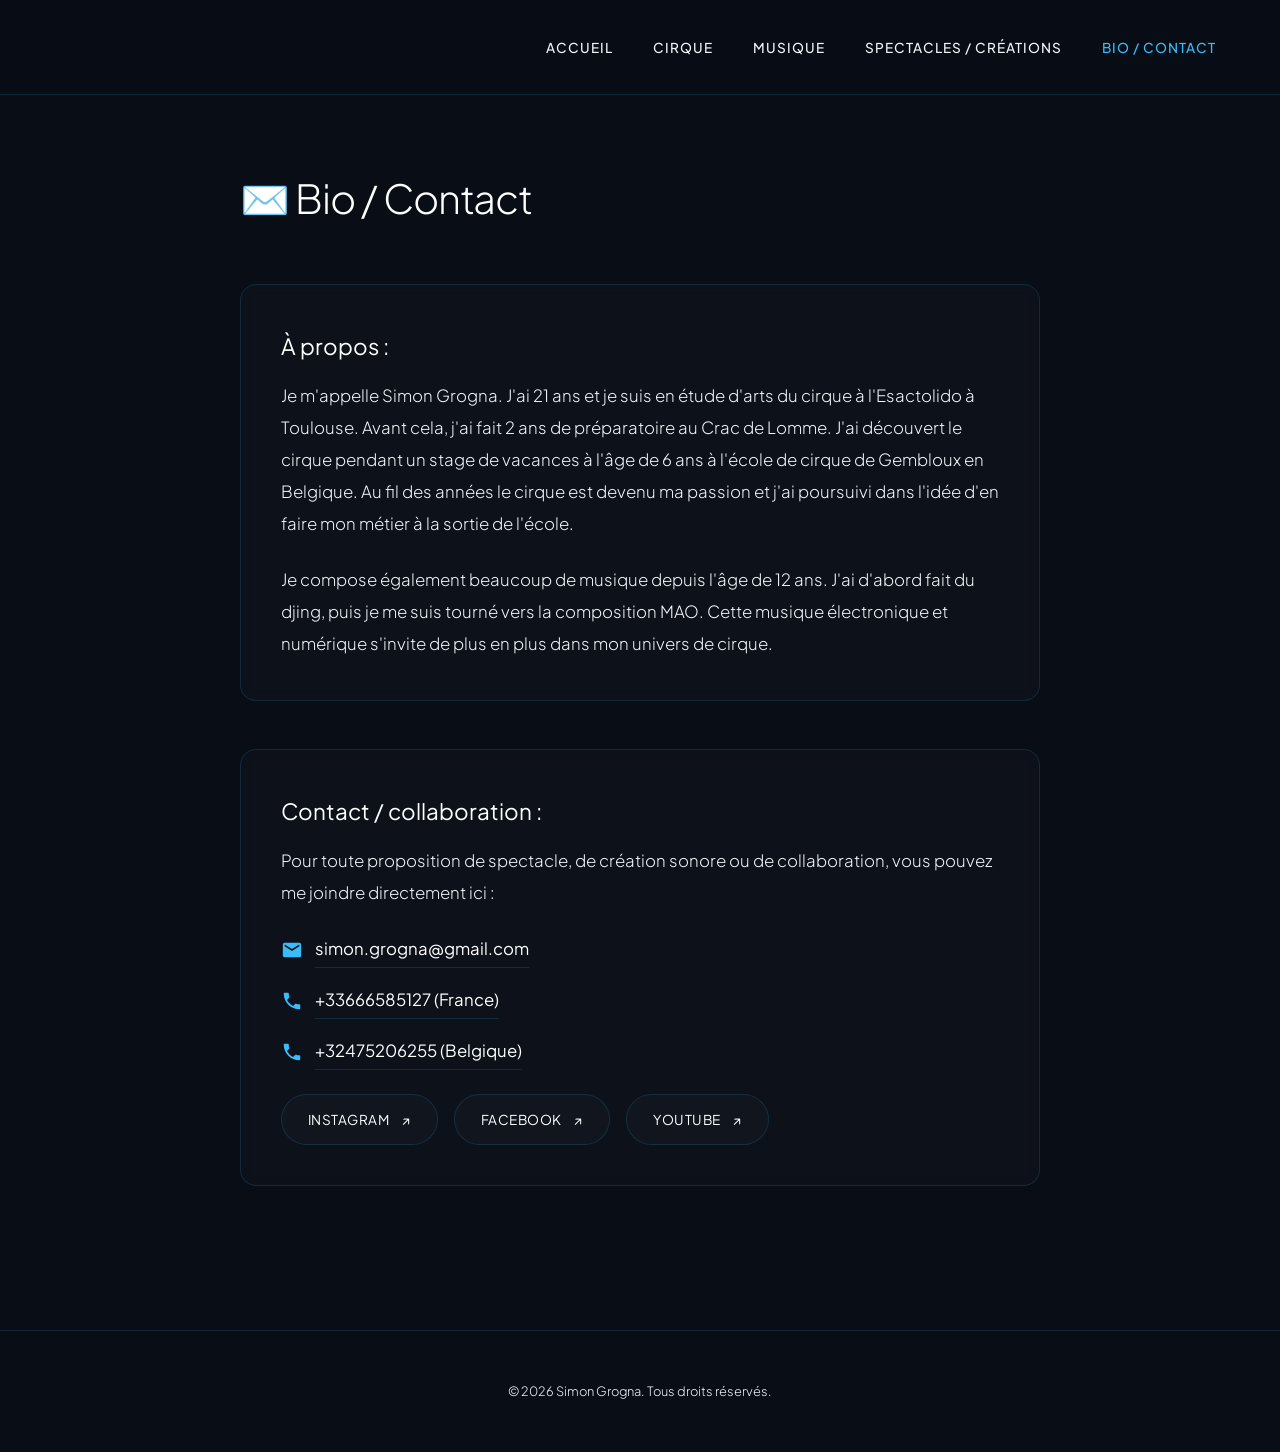
==== bio-contact.html @ fe473e6c "Premier vrai commit propre" ====
<!DOCTYPE html>
<html lang="fr">
<head>
    <meta charset="UTF-8">
    <meta name="viewport" content="width=device-width, initial-scale=1.0">
    <title>Bio / Contact — Simon Grogna</title>
    <link rel="stylesheet" href="style.css">
    <link rel="preconnect" href="https://fonts.googleapis.com">
    <link rel="preconnect" href="https://fonts.gstatic.com" crossorigin>
    <link href="https://fonts.googleapis.com/css2?family=Plus+Jakarta+Sans:ital,wght@0,300;0,400;0,600;0,800;1,300&display=swap" rel="stylesheet">
</head>
<body>
    <canvas id="bg-canvas"></canvas>
    <header class="navbar">
        <div class="logo"></div>
        <button class="menu-toggle" aria-label="Menu">
            <span></span>
            <span></span>
            <span></span>
        </button>
        <nav>
            <ul class="nav-links">
                <li><a href="index.html" class="nav-btn">Accueil</a></li>
                <li><a href="cirque.html" class="nav-btn">Cirque</a></li>
                <li><a href="musique.html" class="nav-btn">Musique</a></li>
                <li><a href="spectacles.html" class="nav-btn">Spectacles / Créations</a></li>
                <li><a href="bio-contact.html" class="nav-btn active">Bio / Contact</a></li>
            </ul>
        </nav>
    </header>
    <main class="content-container">
        <section class="page-section">
            <div class="section-header">
                <h2>✉️ Bio / Contact</h2>
            </div>
            <article class="project-card">
                <div class="project-content">
                    <h3 class="project-title">À propos :</h3>
                    <p class="project-description" style="margin-bottom: 1.5rem;">
                        Je m'appelle Simon Grogna. J'ai 21 ans et je suis en étude d'arts du cirque à l'Esactolido à Toulouse. Avant cela, j'ai fait 2 ans de préparatoire au Crac de Lomme. J'ai découvert le cirque pendant un stage de vacances à l'âge de 6 ans à l'école de cirque de Gembloux en Belgique.
                        Au fil des années le cirque est devenu ma passion et j'ai poursuivi dans l'idée d'en faire mon métier à la sortie de l'école.
                    </p>
                    <p class="project-description">
                        Je compose également beaucoup de musique depuis l'âge de 12 ans. J'ai d'abord fait du djing, puis je me suis tourné vers la composition MAO. 
                        Cette musique électronique et numérique s'invite de plus en plus dans mon univers de cirque. 
                    </p>
                </div>
            </article>
            <article class="project-card">
                <div class="project-content">
                    <h3 class="project-title">Contact / collaboration :</h3>
                    <p class="project-description" style="margin-bottom: 1.5rem;">
                        Pour toute proposition de spectacle, de création sonore ou de collaboration, vous pouvez me joindre directement ici :
                    </p>
                    
                    <!-- Ligne Mail -->
                    <div style="display: flex; align-items: center; gap: 12px; margin-bottom: 1rem;">
                        <svg viewBox="0 0 24 24" width="22" height="22" fill="var(--accent-blue)" style="flex-shrink: 0;">
                            <path d="M20 4H4c-1.1 0-1.99.9-1.99 2L2 18c0 1.1.9 2 2 2h16c1.1 0 2-.9 2-2V6c0-1.1-.9-2-2-2zm0 4l-8 5-8-5V6l8 5 8-5v2z"/>
                        </svg>
                        <a href="mailto:simon.grogna@gmail.com" class="contact-link" style="font-size: 1.05rem; word-break: break-all;">simon.grogna@gmail.com</a>
                    </div>

                    <!-- Ligne Téléphone France -->
                    <div style="display: flex; align-items: center; gap: 12px; margin-bottom: 1rem;">
                        <svg viewBox="0 0 24 24" width="22" height="22" fill="var(--accent-blue)" style="flex-shrink: 0;">
                            <path d="M6.62 10.79c1.44 2.83 3.76 5.14 6.59 6.59l2.2-2.2c.27-.27.67-.36 1.02-.24 1.12.37 2.33.57 3.57.57.55 0 1 .45 1 1V20c0 .55-.45 1-1 1-9.39 0-17-7.61-17-17 0-.55.45-1 1-1h3.5c.55 0 1 .45 1 1 0 1.25.2 2.45.57 3.57.11.35.03.74-.25 1.02l-2.2 2.2z"/>
                        </svg>
                        <a href="tel:+33666585127" class="contact-link" style="font-size: 1.05rem;">+33666585127 (France)</a>
                    </div>

                    <!-- Ligne Téléphone Belgique -->
                    <div style="display: flex; align-items: center; gap: 12px; margin-bottom: 1.5rem;">
                        <svg viewBox="0 0 24 24" width="22" height="22" fill="var(--accent-blue)" style="flex-shrink: 0;">
                            <path d="M6.62 10.79c1.44 2.83 3.76 5.14 6.59 6.59l2.2-2.2c.27-.27.67-.36 1.02-.24 1.12.37 2.33.57 3.57.57.55 0 1 .45 1 1V20c0 .55-.45 1-1 1-9.39 0-17-7.61-17-17 0-.55.45-1 1-1h3.5c.55 0 1 .45 1 1 0 1.25.2 2.45.57 3.57.11.35.03.74-.25 1.02l-2.2 2.2z"/>
                        </svg>
                        <a href="tel:+32475206255" class="contact-link" style="font-size: 1.05rem;">+32475206255 (Belgique)</a>
                    </div>

                    <!-- Boutons Réseaux Sociaux mis en valeur -->
                    <div style="display: flex; gap: 1rem; flex-wrap: wrap;">
                        <a href="https://www.instagram.com/simon__grogna/" target="_blank" class="platform-link-btn" style="margin: 0;">
                            <span>INSTAGRAM</span>
                            <span>↗</span>
                        </a>
                        <a href="https://www.facebook.com/profile.php?id=100074760664441" target="_blank" class="platform-link-btn" style="margin: 0;">
                            <span>FACEBOOK</span>
                            <span>↗</span>
                        </a>
                        <a href="https://www.youtube.com/@SimonGrogna" target="_blank" class="platform-link-btn" style="margin: 0;">
                            <span>YOUTUBE</span>
                            <span>↗</span>
                        </a>
                    </div>

                </div>
            </article>
        </section>
    </main>
    <footer>
        <div class="footer-content" style="justify-content: center;">
            <p class="copyright">© 2026 Simon Grogna. Tous droits réservés.</p>
        </div>
    </footer>
    <script src="script.js"></script>
</body>
</html>
---- style.css ----
/* ==========================================================================
   1. VARIABLES & CONFIGURATION (BLEU NUIT ARTISTIQUE & FORMES DOUCES)
   ========================================================================== */
:root {
    --bg-base: #090d16;             /* Un bleu nuit/encre très profond et chaleureux */
    --surface-card: rgba(255, 255, 255, 0.02); /* Transparence très douce pour les blocs */
    --text-main: #FFFFFF;           /* Texte principal et titres en BLANC pur */
    --text-muted: #F1F5F9;          /* Texte descriptif en blanc cassé très lumineux */
    --accent-blue: #38BDF8;         /* Un bleu cyan/céleste lumineux et artistique */
    --border-subtle: rgba(56, 189, 248, 0.15); /* Fines lignes bleutées délicates */
    --font-family: 'Plus Jakarta Sans', -apple-system, BlinkMacSystemFont, sans-serif;
}

* {
    margin: 0;
    padding: 0;
    box-sizing: border-box;
}

html {
    scroll-behavior: smooth;
}

body {
    background-color: var(--bg-base);
    color: var(--text-main);
    font-family: var(--font-family);
    line-height: 1.9;
    overflow-x: hidden;
    min-height: 100vh;
    display: flex;
    flex-direction: column;
    -webkit-font-smoothing: antialiased;
    position: relative;
}

/* Suppression des canvas/bulles */
#bg-canvas, body::before {
    display: none !important;
}

.navbar, .content-container, footer, .lightbox, .lightbox-modal {
    position: relative;
    z-index: 10;
}

/* ==========================================================================
   2. NAVIGATION LÉGÈRE
   ========================================================================== */
.navbar {
    position: fixed;
    top: 0;
    width: 100%;
    display: flex;
    justify-content: space-between;
    align-items: center;
    padding: 2rem 4rem;
    background: rgba(9, 13, 22, 0.85);
    backdrop-filter: blur(12px);
    -webkit-backdrop-filter: blur(12px);
    z-index: 100;
    border-bottom: 1px solid var(--border-subtle);
}

.brand-group {
    display: flex;
    align-items: center;
    gap: 1rem;
}

.nav-links {
    display: flex;
    list-style: none;
    gap: 2.5rem;
}

.nav-btn {
    text-decoration: none;
    color: var(--text-muted);
    font-size: 0.85rem;
    font-weight: 500;
    letter-spacing: 1px;
    text-transform: uppercase;
    transition: color 0.3s ease;
}

.nav-btn:hover, 
.nav-btn.active {
    color: var(--accent-blue);
}

/* ==========================================================================
   3. CONTENEUR & TITRES ARTISTIQUES
   ========================================================================== */
.content-container {
    margin-top: 160px;
    flex: 1;
    max-width: 800px;
    width: 88%;
    margin-left: auto;
    margin-right: auto;
    padding-bottom: 6rem;
}

.section-header {
    margin-bottom: 3rem;
}

.section-header h2 {
    font-size: 2.5rem;
    font-weight: 300;
    letter-spacing: -1px;
    color: var(--text-main);
}

/* ==========================================================================
   4. PAGE D'ACCUEIL (TEXTE CENTRÉ & EFFET STYLISÉ SUR LE NOM)
   ========================================================================== */
.hero, .hero-centered {
    display: flex;
    flex-direction: column;
    align-items: center;
    text-align: center;
    justify-content: center;
    padding: 4rem 0;
    width: 100%;
}

.hero h1, .hero-centered h1 {
    font-size: 3.5rem;
    font-weight: 800;
    letter-spacing: -1.5px;
    margin-bottom: 1.5rem;
    line-height: 1.1;
    text-align: center;
    /* Effet stylisé bleu / blanc sur le nom */
    background: linear-gradient(135deg, #FFFFFF 30%, var(--accent-blue) 100%);
    background-clip: text;
    -webkit-background-clip: text;
    -webkit-text-fill-color: transparent;
}

.subtitle, .hero-centered .subtitle {
    font-size: 1.2rem;
    color: var(--text-muted);
    max-width: 600px;
    margin-bottom: 2.5rem;
    font-weight: 300;
    margin-left: auto;
    margin-right: auto;
    text-align: center;
}

.cta-group, .hero-centered .cta-group {
    display: flex;
    gap: 1.5rem;
    justify-content: center;
    width: 100%;
}

.btn {
    padding: 0.9rem 2.2rem;
    border-radius: 50px;
    text-decoration: none;
    font-weight: 500;
    font-size: 0.9rem;
    letter-spacing: 0.5px;
    transition: all 0.3s ease;
    display: inline-flex;
    align-items: center;
    justify-content: center;
}

.btn-primary {
    background: var(--text-main);
    color: var(--bg-base);
    font-weight: 600;
    box-shadow: 0 4px 20px rgba(255, 255, 255, 0.1);
}

.btn-primary:hover {
    background: var(--accent-blue);
    color: var(--bg-base);
    transform: translateY(-2px);
}

.btn-secondary {
    background: transparent;
    color: var(--text-main);
    border: 1px solid var(--border-subtle);
}

.btn-secondary:hover {
    border-color: var(--accent-blue);
    color: var(--accent-blue);
    transform: translateY(-2px);
}

/* ==========================================================================
   5. BLOCS ÉPURÉS & TEXTES EN BLANC ÉCLATANT
   ========================================================================== */
.project-card, 
.section-header-box {
    background: var(--surface-card);
    border: 1px solid var(--border-subtle);
    border-radius: 16px;
    padding: 2.5rem;
    margin-bottom: 3rem;
    backdrop-filter: blur(6px);
    transition: all 0.4s ease;
}

.project-card:hover {
    border-color: var(--accent-blue);
    transform: translateY(-2px);
}

.project-title {
    font-size: 1.4rem;
    font-weight: 400;
    color: var(--text-main);
    margin-bottom: 0.8rem;
}

.project-description, 
p, 
.contact-line,
.music-caption,
.audio-meta,
.video-desc {
    color: var(--text-muted) !important;
    font-size: 1.05rem;
    font-weight: 300;
}

h1, h2, h3, .contact-line strong, .section-header h2, .audio-title {
    color: var(--text-main) !important;
}

.contact-link {
    color: var(--text-main);
    text-decoration: none;
    border-bottom: 1px solid var(--border-subtle);
    padding-bottom: 2px;
    transition: all 0.3s ease;
}

.contact-link:hover {
    color: var(--accent-blue);
    border-color: var(--accent-blue);
}

/* ==========================================================================
   6. GALERIE PHOTOS
   ========================================================================== */
.photo-gallery-wrapper {
    position: relative;
    display: flex;
    align-items: center;
    margin: 2rem 0 4rem 0;
}

.photo-scroll-container {
    display: flex;
    gap: 1.5rem;
    overflow-x: auto;
    scroll-behavior: smooth;
    padding: 1rem 0.5rem;
    scroll-snap-type: x mandatory;
    scroll-snap-stop: always;
    -webkit-overflow-scrolling: touch;
    scrollbar-width: none;
    -ms-overflow-style: none;
    width: 100%;
}

.photo-scroll-container::-webkit-scrollbar {
    display: none;
}

.photo-scroll-container .gallery-item {
    flex: 0 0 280px;
    height: 380px;
    border-radius: 12px;
    overflow: hidden;
    border: 1px solid var(--border-subtle);
    background: #0f172a;
    scroll-snap-align: start;
    scroll-snap-stop: always;
    transition: all 0.3s ease;
    cursor: pointer;
}

.photo-scroll-container .gallery-item:hover {
    border-color: var(--accent-blue);
    transform: translateY(-3px);
}

.photo-scroll-container .gallery-item img {
    width: 100% !important;
    height: 100% !important;
    object-fit: cover !important;
    display: block !important;
}

.gallery-arrow {
    position: absolute;
    top: 50%;
    transform: translateY(-50%);
    background: rgba(9, 13, 22, 0.9);
    color: var(--text-main);
    border: 1px solid var(--border-subtle);
    width: 44px;
    height: 44px;
    border-radius: 50%;
    font-size: 1.1rem;
    cursor: pointer;
    display: flex;
    align-items: center;
    justify-content: center;
    z-index: 20;
    transition: all 0.2s ease;
    backdrop-filter: blur(6px);
}

.gallery-arrow:hover {
    border-color: var(--accent-blue);
    background: var(--accent-blue);
    color: var(--bg-base);
}

.gallery-prev { left: -22px; }
.gallery-next { right: -22px; }

/* ==========================================================================
   7. GRILLE MUSIQUE & LECTEUR AUDIO
   ========================================================================== */
.music-grid {
    display: grid;
    grid-template-columns: repeat(auto-fill, minmax(220px, 1fr));
    gap: 1.5rem;
    margin-top: 1.5rem;
    margin-bottom: 3rem;
}

.music-item {
    display: flex;
    flex-direction: column;
    gap: 0.8rem;
    background: var(--surface-card);
    border: 1px solid var(--border-subtle);
    border-radius: 12px;
    padding: 1rem;
    transition: all 0.3s ease;
}

.music-item:hover {
    border-color: var(--accent-blue);
}

.music-img-wrap {
    width: 100% !important;
    height: 220px !important;
    overflow: hidden !important;
    border-radius: 8px;
    background: #0f172a;
    cursor: pointer;
}

.music-img-wrap img {
    width: 100% !important;
    height: 100% !important;
    object-fit: cover !important;
    display: block !important;
    transition: transform 0.4s ease;
}

.music-item:hover .music-img-wrap img {
    transform: scale(1.03);
}

/* LECTEUR AUDIO PRO */
.exclusive-audio-section {
    margin-top: 3.5rem;
}

.audio-list {
    display: flex;
    flex-direction: column;
    gap: 1.2rem;
    margin-top: 1.5rem;
}

.audio-item {
    display: flex;
    align-items: center;
    justify-content: space-between;
    gap: 1.5rem;
    padding: 1.25rem 1.5rem;
    background: var(--surface-card);
    border: 1px solid var(--border-subtle);
    border-radius: 12px;
    transition: all 0.3s ease;
}

.audio-item:hover {
    border-color: var(--accent-blue);
}

.audio-info {
    display: flex;
    flex-direction: column !important;
    gap: 0.3rem;
    flex: 1;
}

.custom-audio-player {
    display: flex;
    align-items: center;
    gap: 1.2rem;
    width: 100%;
    max-width: 380px;
}

.custom-audio-player audio {
    display: none;
}

.play-btn {
    background: rgba(56, 189, 248, 0.1);
    border: 1px solid var(--border-subtle);
    color: var(--accent-blue);
    width: 42px;
    height: 42px;
    border-radius: 50%;
    cursor: pointer;
    display: flex;
    align-items: center;
    justify-content: center;
    font-size: 0.9rem;
    flex-shrink: 0;
    transition: all 0.2s ease;
}

.play-btn:hover {
    background: var(--accent-blue);
    border-color: var(--accent-blue);
    color: var(--bg-base);
}

.progress-container {
    flex: 1;
    display: flex;
    flex-direction: column;
    justify-content: center;
    gap: 0.3rem;
}

.seek-slider {
    -webkit-appearance: none;
    appearance: none;
    width: 100%;
    height: 4px;
    background: rgba(255, 255, 255, 0.1);
    border-radius: 4px;
    outline: none;
    cursor: pointer;
}

.seek-slider::-webkit-slider-thumb {
    -webkit-appearance: none;
    appearance: none;
    width: 10px;
    height: 10px;
    border-radius: 50%;
    background: var(--accent-blue);
    cursor: pointer;
    transition: transform 0.1s ease;
}

.seek-slider::-webkit-slider-thumb:hover {
    transform: scale(1.4);
}

.time-info {
    display: flex;
    justify-content: space-between;
    font-size: 0.75rem;
    color: var(--text-muted);
}

/* ==========================================================================
   8. BOUTONS LIENS, VIDÉO & LIGHTBOX
   ========================================================================== */
.platform-btn-container {
    margin: 2rem 0 3rem 0;
}

.platform-link-btn {
    display: inline-flex !important;
    align-items: center;
    gap: 0.8rem;
    margin-right: 1rem;
    margin-bottom: 1rem;
    padding: 0.75rem 1.6rem;
    background: var(--surface-card);
    border: 1px solid var(--border-subtle);
    color: var(--text-main);
    text-decoration: none;
    font-weight: 400;
    font-size: 0.85rem;
    letter-spacing: 0.5px;
    border-radius: 50px;
    transition: all 0.3s ease;
}

.platform-link-btn:hover {
    border-color: var(--accent-blue);
    background: var(--accent-blue);
    color: var(--bg-base);
}

.video-section {
    width: 100%;
    max-width: 600px;
    margin: 3rem auto;
    padding: 2rem;
    background: var(--surface-card);
    border: 1px solid var(--border-subtle);
    border-radius: 16px;
    text-align: center;
}

/* Bouton YouTube corrigé et optimisé mobile */
.youtube-btn {
    display: inline-flex;
    align-items: center;
    justify-content: center;
    gap: 8px;
    background-color: #ef4444;
    color: #ffffff;
    padding: 0.6rem 1.3rem;
    border-radius: 50px;
    text-decoration: none;
    font-weight: 500;
    font-size: 0.85rem;
    transition: all 0.2s ease;
}

.youtube-btn:hover {
    background-color: #dc2626;
    transform: translateY(-2px);
}

.lightbox,
.lightbox-modal {
    display: none;
    position: fixed !important;
    z-index: 99999 !important;
    top: 0 !important;
    left: 0 !important;
    width: 100vw !important;
    height: 100vh !important;
    background-color: rgba(9, 13, 22, 0.96) !important;
    align-items: center !important;
    justify-content: center !important;
    backdrop-filter: blur(8px);
}

.lightbox.active,
.lightbox-modal.active {
    display: flex !important;
}

.lightbox-img,
.lightbox-content {
    max-width: 85vw !important;
    max-height: 85vh !important;
    object-fit: contain !important;
    border-radius: 12px;
    display: block !important;
    margin: auto !important;
}

.lightbox-close {
    position: absolute;
    top: 25px;
    right: 35px;
    color: var(--text-main);
    font-size: 40px;
    font-weight: 300;
    cursor: pointer;
    z-index: 100000;
    transition: color 0.2s;
}

.lightbox-close:hover {
    color: var(--accent-blue);
}

.lightbox-nav,
.lightbox-arrow {
    position: absolute;
    top: 50%;
    transform: translateY(-50%);
    background: var(--surface-card);
    color: var(--text-main);
    border: 1px solid var(--border-subtle);
    width: 50px;
    height: 50px;
    border-radius: 50%;
    font-size: 1.2rem;
    cursor: pointer;
    display: flex;
    align-items: center;
    justify-content: center;
    z-index: 100000;
    transition: all 0.2s;
}

.lightbox-nav:hover,
.lightbox-arrow:hover {
    background: var(--accent-blue);
    border-color: var(--accent-blue);
    color: var(--bg-base);
}

.lightbox-prev { left: 30px; }
.lightbox-next { right: 30px; }

.lightbox-counter {
    position: absolute;
    bottom: 25px;
    color: var(--text-muted);
    font-size: 0.9rem;
    letter-spacing: 1px;
    z-index: 100000;
}

/* ==========================================================================
   9. FOOTER & RESPONSIVE
   ========================================================================== */
footer {
    position: relative;
    z-index: 10;
    border-top: 1px solid var(--border-subtle);
    padding: 3rem 0;
    margin-top: auto;
    width: 100%;
    background: var(--bg-base);
}

.footer-content {
    max-width: 800px;
    width: 88%;
    margin: 0 auto;
    display: flex;
    justify-content: space-between;
    align-items: center;
}

.social-links {
    display: flex;
    gap: 2rem;
}

.social-links a {
    color: var(--text-muted);
    text-decoration: none;
    font-size: 0.85rem;
    transition: color 0.3s ease;
}

.social-links a:hover {
    color: var(--text-main);
}

.copyright {
    color: var(--text-muted);
    font-size: 0.8rem;
}

@media (max-width: 768px) {
    .navbar {
        padding: 1.2rem 1.5rem;
        flex-direction: row !important;
        justify-content: space-between !important;
    }

    .nav-links {
        position: fixed;
        top: 0;
        right: -100%;
        width: 100vw;
        height: 100vh;
        background: var(--bg-base);
        flex-direction: column;
        justify-content: center;
        align-items: center;
        gap: 2rem;
        transition: right 0.4s cubic-bezier(0.77, 0, 0.175, 1);
        z-index: 1000;
    }

    .nav-links.active {
        right: 0;
    }

    .nav-btn {
        font-size: 1.2rem;
    }

    .content-container {
        margin-top: 130px;
    }

    .hero h1 {
        font-size: 2.3rem;
    }

    .cta-group, .hero-centered .cta-group {
        flex-direction: column;
        width: 100%;
        max-width: 280px;
        margin-left: auto;
        margin-right: auto;
        gap: 1rem;
    }

    .btn {
        width: 100%;
        text-align: center;
        padding: 0.9rem 1.5rem;
    }

    .footer-content {
        flex-direction: column;
        gap: 1.2rem;
        text-align: center;
    }

    .audio-item {
        flex-direction: column;
        align-items: stretch;
    }

    .custom-audio-player {
        max-width: 100%;
    }

    .photo-scroll-container .gallery-item {
        flex: 0 0 100%;
        height: 380px;
    }

    .gallery-arrow {
        width: 36px;
        height: 36px;
        font-size: 0.9rem;
    }
    
    .gallery-prev { left: -10px; }
    .gallery-next { right: -10px; }
}

.page-section > .section-header:first-of-type {
    background: transparent !important;
    border: none !important;
    box-shadow: none !important;
    padding: 0 !important;
}

.menu-toggle {
    display: none;
    background: transparent;
    border: none;
    cursor: pointer;
    width: 30px;
    height: 24px;
    position: relative;
    z-index: 1001;
}

.menu-toggle span {
    display: block;
    position: absolute;
    height: 2px;
    width: 100%;
    background: var(--text-main);
    border-radius: 2px;
    transition: all 0.3s ease;
}

.menu-toggle span:nth-child(1) { top: 0; }
.menu-toggle span:nth-child(2) { top: 11px; }
.menu-toggle span:nth-child(3) { top: 22px; }

.menu-toggle.active span:nth-child(1) {
    transform: rotate(45deg);
    top: 11px;
}
.menu-toggle.active span:nth-child(2) {
    opacity: 0;
}
.menu-toggle.active span:nth-child(3) {
    transform: rotate(-45deg);
    top: 11px;
}

@media (max-width: 768px) {
    .menu-toggle {
        display: block;
    }
    .brand-group {
        gap: 0;
    }
}
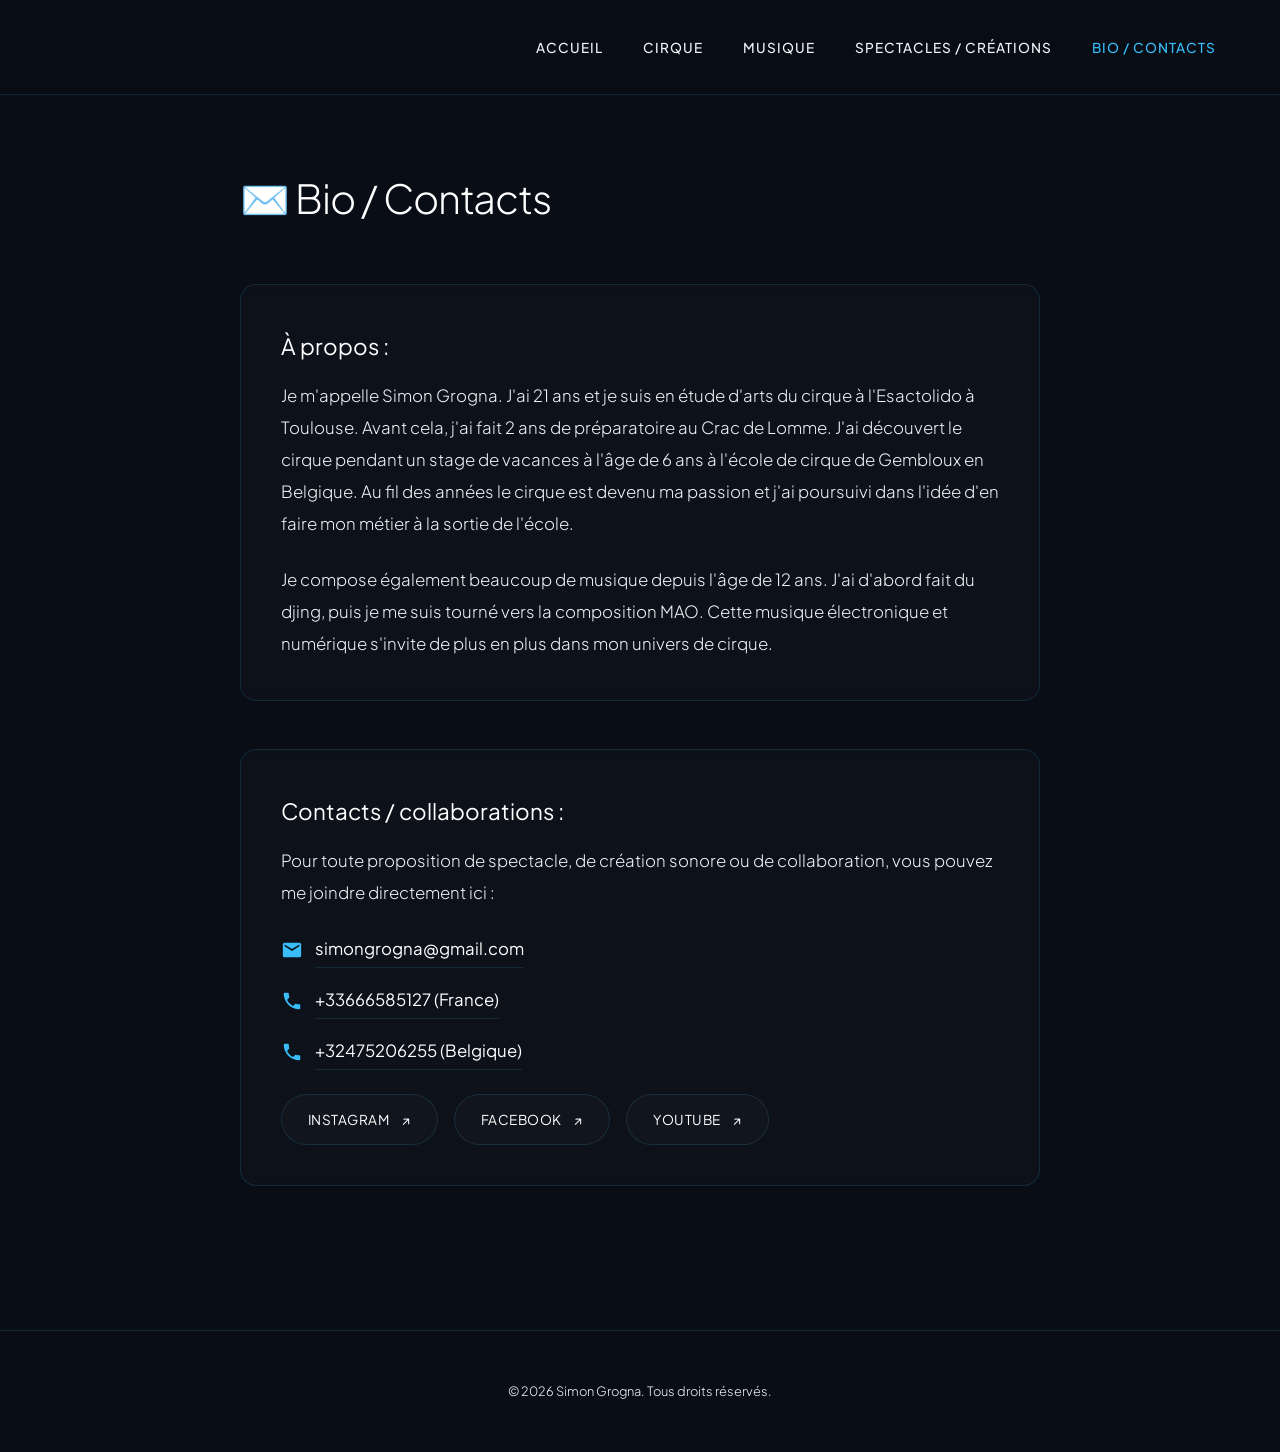
==== commit 9fcec51a: "11h28" ====
--- a/bio-contact.html
+++ b/bio-contact.html
@@ -3,7 +3,7 @@
 <head>
     <meta charset="UTF-8">
     <meta name="viewport" content="width=device-width, initial-scale=1.0">
-    <title>Bio / Contact — Simon Grogna</title>
+    <title>Bio / Contacts — Simon Grogna</title>
     <link rel="stylesheet" href="style.css">
     <link rel="preconnect" href="https://fonts.googleapis.com">
     <link rel="preconnect" href="https://fonts.gstatic.com" crossorigin>
@@ -24,14 +24,14 @@
                 <li><a href="cirque.html" class="nav-btn">Cirque</a></li>
                 <li><a href="musique.html" class="nav-btn">Musique</a></li>
                 <li><a href="spectacles.html" class="nav-btn">Spectacles / Créations</a></li>
-                <li><a href="bio-contact.html" class="nav-btn active">Bio / Contact</a></li>
+                <li><a href="bio-contact.html" class="nav-btn active">Bio / Contacts</a></li>
             </ul>
         </nav>
     </header>
     <main class="content-container">
         <section class="page-section">
             <div class="section-header">
-                <h2>✉️ Bio / Contact</h2>
+                <h2>✉️ Bio / Contacts</h2>
             </div>
             <article class="project-card">
                 <div class="project-content">
@@ -48,7 +48,7 @@
             </article>
             <article class="project-card">
                 <div class="project-content">
-                    <h3 class="project-title">Contact / collaboration :</h3>
+                    <h3 class="project-title">Contacts / collaborations :</h3>
                     <p class="project-description" style="margin-bottom: 1.5rem;">
                         Pour toute proposition de spectacle, de création sonore ou de collaboration, vous pouvez me joindre directement ici :
                     </p>
@@ -58,7 +58,7 @@
                         <svg viewBox="0 0 24 24" width="22" height="22" fill="var(--accent-blue)" style="flex-shrink: 0;">
                             <path d="M20 4H4c-1.1 0-1.99.9-1.99 2L2 18c0 1.1.9 2 2 2h16c1.1 0 2-.9 2-2V6c0-1.1-.9-2-2-2zm0 4l-8 5-8-5V6l8 5 8-5v2z"/>
                         </svg>
-                        <a href="mailto:simon.grogna@gmail.com" class="contact-link" style="font-size: 1.05rem; word-break: break-all;">simon.grogna@gmail.com</a>
+                        <a href="mailto:simongrogna@gmail.com" class="contact-link" style="font-size: 1.05rem; word-break: break-all;">simongrogna@gmail.com</a>
                     </div>
 
                     <!-- Ligne Téléphone France -->
--- a/style.css
+++ b/style.css
@@ -127,17 +127,15 @@
 }
 
 .hero h1, .hero-centered h1 {
-    font-size: 3.5rem;
+    font-size: 3.4rem;
     font-weight: 800;
-    letter-spacing: -1.5px;
-    margin-bottom: 1.5rem;
+    letter-spacing: -0.5px;
+    margin-bottom: 0.4rem;
     line-height: 1.1;
     text-align: center;
-    /* Effet stylisé bleu / blanc sur le nom */
-    background: linear-gradient(135deg, #FFFFFF 30%, var(--accent-blue) 100%);
-    background-clip: text;
-    -webkit-background-clip: text;
-    -webkit-text-fill-color: transparent;
+    color: #FFFFFF !important; /* Blanc pur forcé */
+    background: none !important;
+    -webkit-text-fill-color: #FFFFFF !important;
 }
 
 .subtitle, .hero-centered .subtitle {
